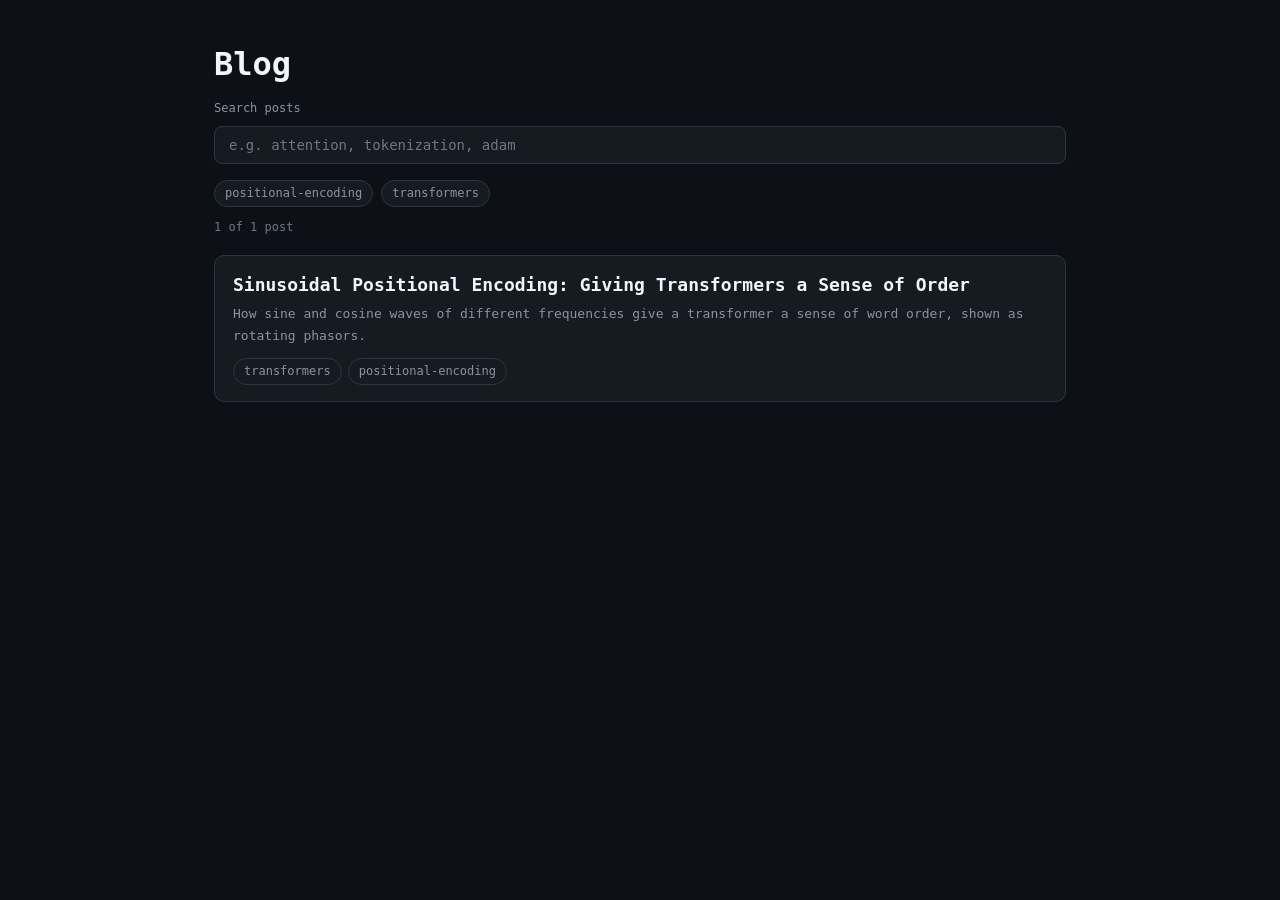
==== index.html @ 1ce7f588 "Add sinusoidal positional encoding visualization" ====
<!DOCTYPE html>
<html lang="en">
<head>
<meta charset="UTF-8">
<meta name="viewport" content="width=device-width, initial-scale=1">
<title>Blog</title>
<link rel="stylesheet" href="assets/blog.css">
</head>
<body>
<main id="home">
  <h1>Blog</h1>

  <label class="search-label" for="search">Search posts</label>
  <input type="search" id="search" class="search" placeholder="e.g. attention, tokenization, adam" autocomplete="off">

  <div id="tag-bar" class="tag-bar"></div>
  <p id="result-count" class="result-count"></p>

  <div id="post-list" class="post-list"></div>

  <noscript>
    <p class="empty">Post search and tag filtering need JavaScript. Browse the folders directly instead.</p>
  </noscript>
</main>

<script defer src="assets/posts.js"></script>
<script defer src="assets/home.js"></script>
</body>
</html>
---- assets/blog.css ----
/* Shared styles for the home page and post pages.
   Linked from: index.html, sinusoidal-positional-encoding-transformers/index.html */

/* ---------------------------------------------- Base */
* { margin: 0; padding: 0; box-sizing: border-box; }
body { background: #0d1117; color: #e6edf3; font-family: monospace; overflow-x: hidden; }

/* Shared content column. Widgets live inside <article id="post">, so they
   inherit this width and need no sizing of their own. */
:root {
  --content-width: 900px;
  --content-gutter: 24px;
}

/* ---------------------------------------------- Article */
#post {
  max-width: var(--content-width);
  margin: 0 auto;
  padding: 16px var(--content-gutter) 12px;
  font-size: 15px;
  color: #e6edf3;
  line-height: 2;
}
#post h1 { font-size: 32px; margin-bottom: 10px; color: #f0f6fc; }
#post h2 { font-size: 28px; margin-top: 20px; color: #f0f6fc; }
#post h3 { font-size: 21px; margin-top: 18px; color: #f0f6fc; }
#post p { margin-top: 14px; }
#post h2 + p,
#post h3 + p { margin-top: 6px; }

/* ---------------------------------------------- Controls */
#controls {
  background: #161b22; padding: 10px 20px; display: flex; gap: 20px; align-items: center; flex-wrap: wrap;
  border: 1px solid #30363d; border-radius: 10px;
  margin: 8px 0;
}
#controls label { font-size: 12px; display: flex; align-items: center; gap: 6px; }
#controls input[type=range] { width: 100px; }
#controls span { min-width: 30px; text-align: right; }
#controls button { background: #238636; border: none; color: #fff; padding: 4px 12px; border-radius: 4px; cursor: pointer; font-family: monospace; }
#controls button:hover { background: #2ea043; }

/* ---------------------------------------------- Canvas */
#canvas-wrap { overflow-x: scroll; overflow-y: hidden; position: relative; min-height: 300px; }
#spacer { height: 1px; }
canvas { display: block; position: sticky; left: 0; top: 0; }

/* ---------------------------------------------- Token text */
#text-section { padding: 12px 0; font-size: 13px; line-height: 1.8; }
#text-section .text-box { background: #161b22; border: 1px solid #30363d; border-radius: 10px; padding: 14px 18px; white-space: normal; word-wrap: break-word; }
#text-section .word { display: inline; padding: 2px 4px; border-radius: 3px; }
#text-section .word.active { background: #238636; color: #fff; }

/* ---------------------------------------------- Tags (shared) */
.tag, .tag-chip {
  display: inline-block;
  background: #161b22;
  border: 1px solid #30363d;
  border-radius: 999px;
  padding: 3px 10px;
  font-family: monospace;
  font-size: 12px;
  color: #8b949e;
  text-decoration: none;
  line-height: 1.6;
}
a.tag:hover, .tag-chip:hover { border-color: #58a6ff; color: #e6edf3; }
.tag.active, .tag-chip.active {
  background: #238636;
  border-color: #2ea043;
  color: #fff;
}
.tag-chip { cursor: pointer; }
.tag-chip.clear { background: transparent; border-style: dashed; }

/* ---------------------------------------------- Post header (from posts.js) */
#post .post-header {
  margin-bottom: 22px;
  padding-bottom: 18px;
  border-bottom: 1px solid #21262d;
}
#post .post-header h1 { margin-top: 4px; line-height: 1.25; }
#post .subtitle {
  margin-top: 8px;
  font-size: 18px;
  line-height: 1.6;
  color: #8b949e;
}
#post .post-metadata {
  display: flex;
  flex-wrap: wrap;
  gap: 8px;
  align-items: center;
  margin-top: 14px;
}
#post .back-link {
  display: inline-block;
  color: #58a6ff;
  text-decoration: none;
  font-size: 12px;
}
#post .back-link:hover { text-decoration: underline; }

/* ---------------------------------------------- Home page */
#home {
  max-width: var(--content-width);
  margin: 0 auto;
  padding: 32px var(--content-gutter) 48px;
  font-size: 15px;
  color: #e6edf3;
  line-height: 2;
}
#home h1 { font-size: 32px; color: #f0f6fc; }
#home .tagline { color: #8b949e; margin-bottom: 24px; }

#home .search-label {
  display: block;
  font-size: 12px;
  color: #8b949e;
  margin-bottom: 6px;
}
#home .search {
  width: 100%;
  background: #161b22;
  border: 1px solid #30363d;
  border-radius: 8px;
  padding: 10px 14px;
  color: #e6edf3;
  font-family: monospace;
  font-size: 14px;
}
#home .search:focus {
  outline: none;
  border-color: #58a6ff;
}
#home .search::placeholder { color: #6e7681; }

#home .tag-bar {
  display: flex;
  flex-wrap: wrap;
  gap: 8px;
  margin: 16px 0 8px;
}
#home .result-count { font-size: 12px; color: #6e7681; margin-bottom: 16px; }

#home .post-list { display: flex; flex-direction: column; gap: 12px; }
#home .post-card {
  display: block;
  background: #161b22;
  border: 1px solid #30363d;
  border-radius: 10px;
  padding: 16px 18px;
  text-decoration: none;
  color: inherit;
}
#home .post-card:hover { border-color: #58a6ff; }
#home .post-card h2 { font-size: 18px; color: #f0f6fc; line-height: 1.4; }
#home .post-card p { color: #8b949e; font-size: 13px; line-height: 1.7; margin: 6px 0 10px; }
#home .card-tags { display: flex; flex-wrap: wrap; gap: 6px; }
#home .empty { color: #6e7681; font-size: 13px; }
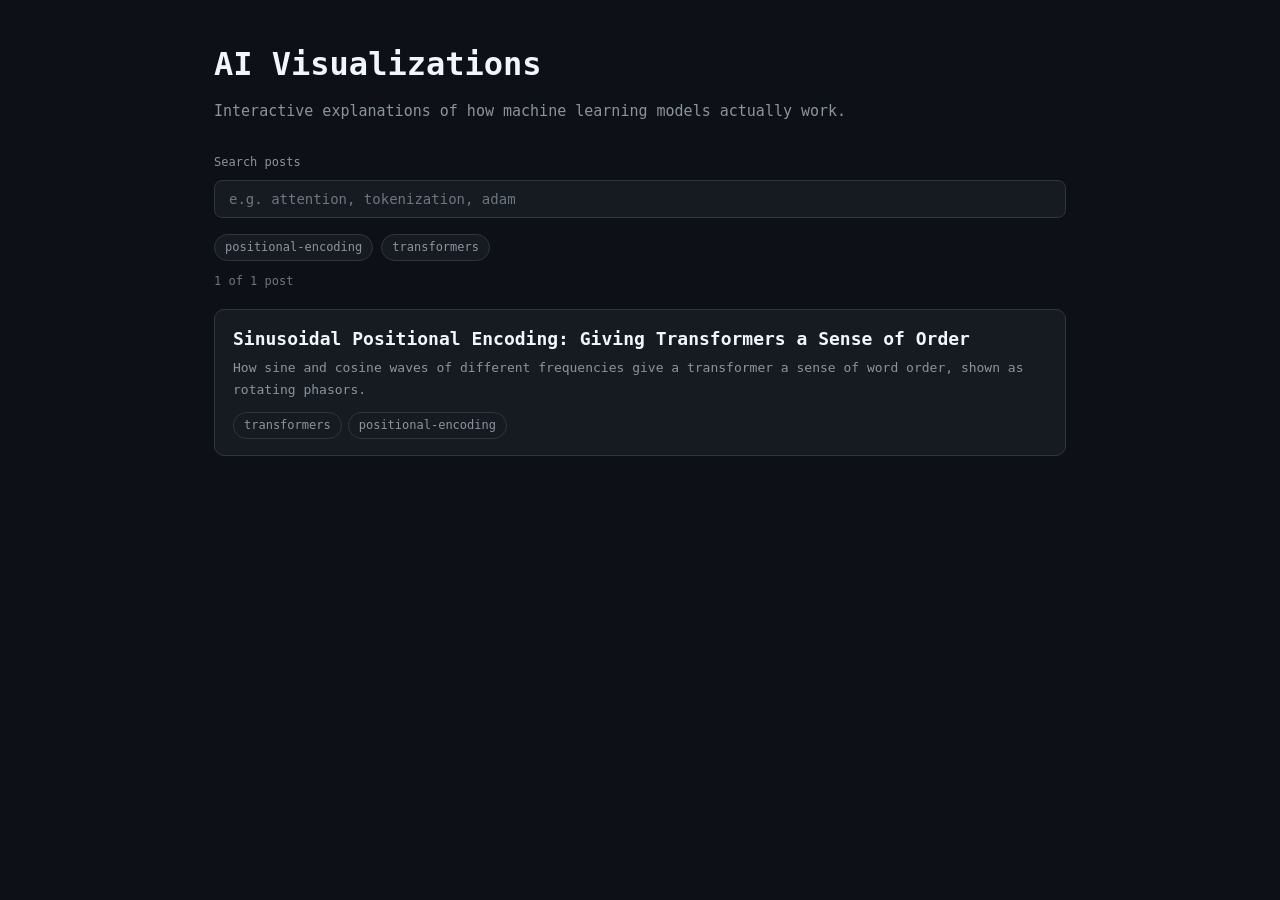
==== commit 39734200: "Add sinusoidal positional encoding visualization" ====
--- a/index.html
+++ b/index.html
@@ -3,12 +3,13 @@
 <head>
 <meta charset="UTF-8">
 <meta name="viewport" content="width=device-width, initial-scale=1">
-<title>Blog</title>
+<title>AI Visualizations</title>
 <link rel="stylesheet" href="assets/blog.css">
 </head>
 <body>
 <main id="home">
-  <h1>Blog</h1>
+  <h1>AI Visualizations</h1>
+  <p class="tagline">Interactive explanations of how machine learning models actually work.</p>
 
   <label class="search-label" for="search">Search posts</label>
   <input type="search" id="search" class="search" placeholder="e.g. attention, tokenization, adam" autocomplete="off">
